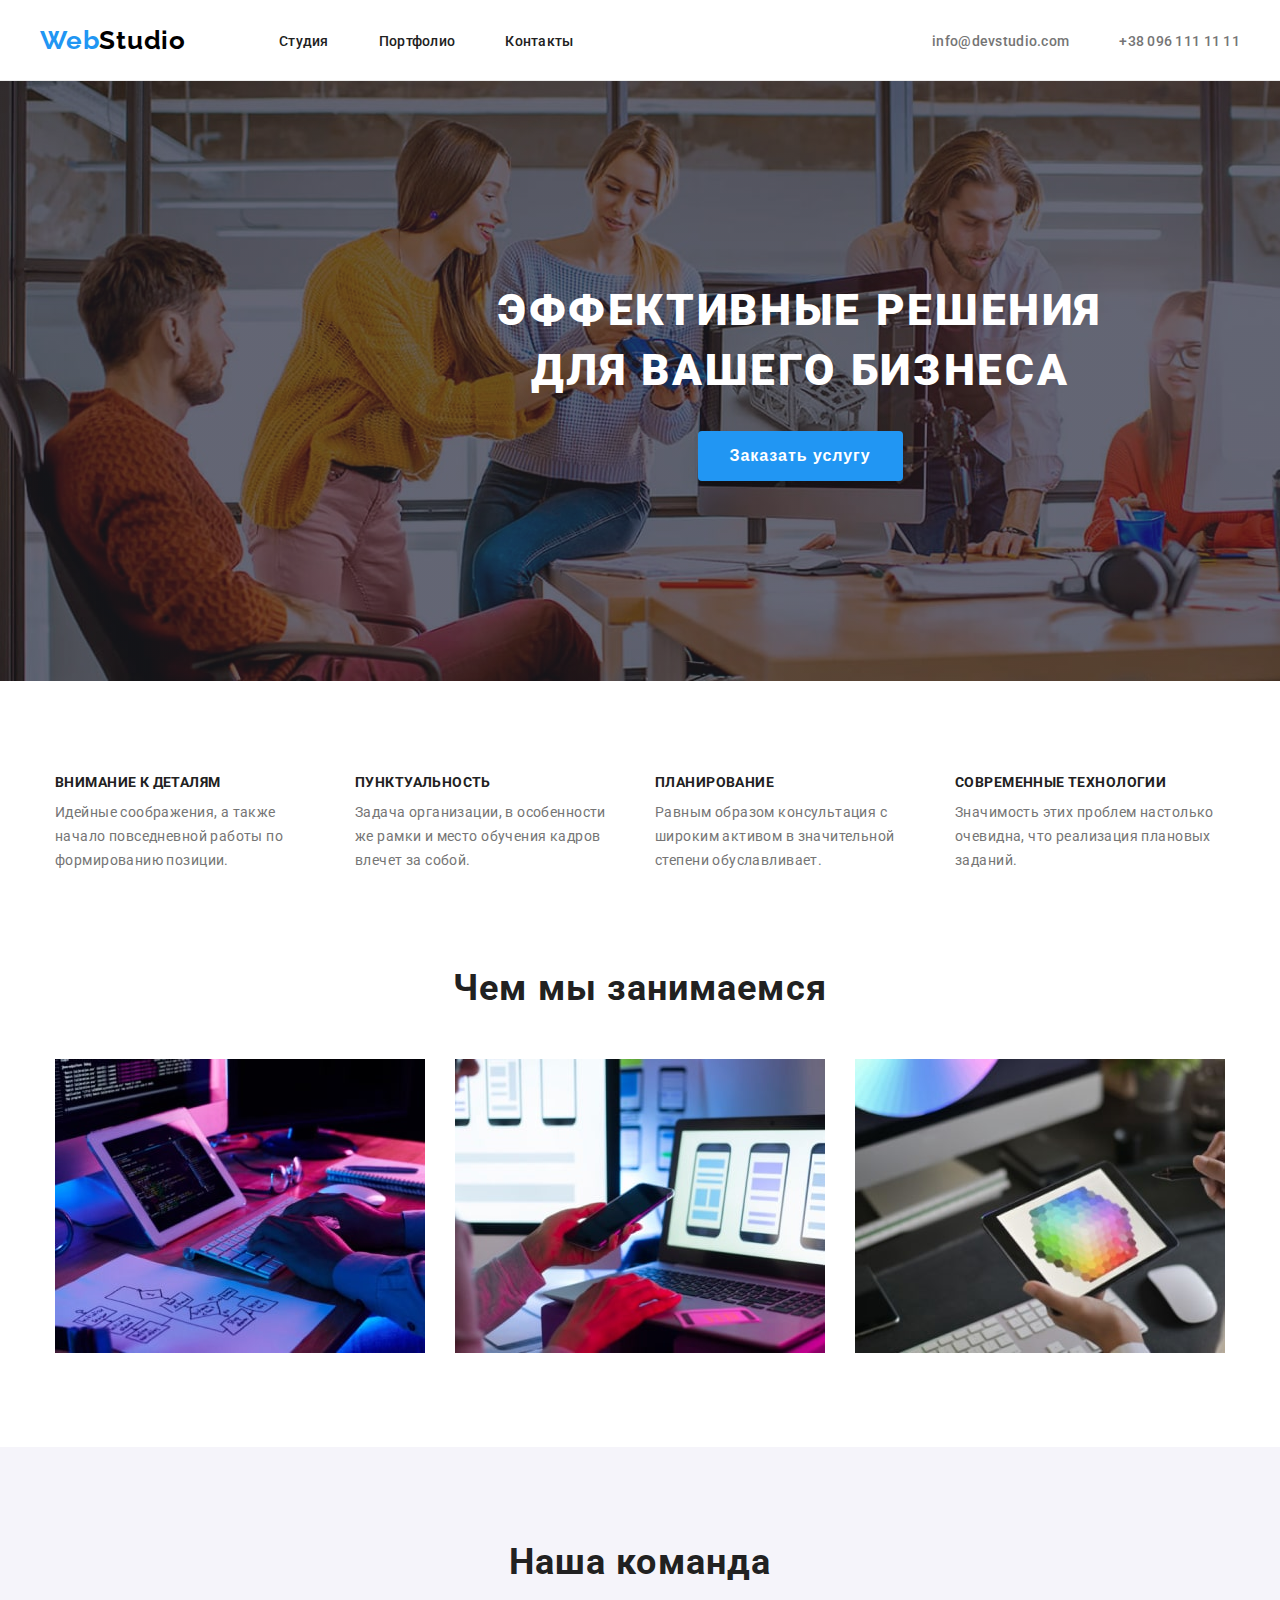
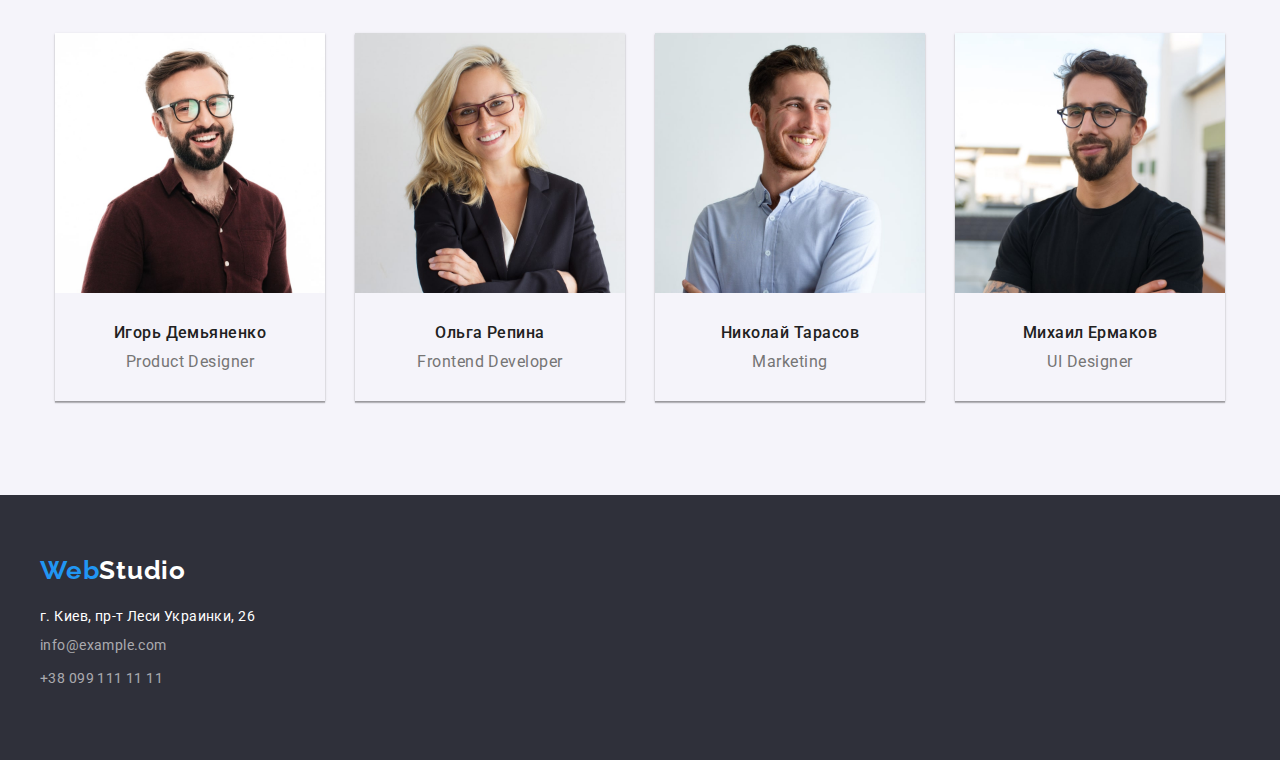
==== index.html @ 1a013586 "svg" ====
<!DOCTYPE html>
<html lang="en">
      <head>
            <meta charset="UTF-8">
            <meta http-equiv="X-UA-Compatible" content="IE=edge">
            <meta name="viewport" content="width=device-width, initial-scale=1.0">
            <title>WebStudio</title>
            <link rel="preconnect" href="https://fonts.googleapis.com">
            <link rel="preconnect" href="https://fonts.gstatic.com" crossorigin>
            <link href="https://fonts.googleapis.com/css2?family=Raleway:wght@700&family=Roboto:wght@400;500;700;900&display=swap"
                  rel="stylesheet">

                  <link rel="stylesheet" href="https://cdnjs.cloudflare.com/ajax/libs/modern-normalize/1.1.0/modern-normalize.min.css"
                        integrity="sha512-wpPYUAdjBVSE4KJnH1VR1HeZfpl1ub8YT/NKx4PuQ5NmX2tKuGu6U/JRp5y+Y8XG2tV+wKQpNHVUX03MfMFn9Q=="
                        crossorigin="anonymous" referrerpolicy="no-referrer" />


            <link rel="stylesheet" href="./css/styles.css">
      </head>

      <body class="body">
            <!-- Верхняя линия-->
            <header class="header">
                  <div class="container header-container">
                        <nav class="header-navigation">
                              <a class="link mainlogo" href="">Web<span class="mainlogo-second">Studio</span></a>
                  
                              <!-- Навигация -->
                              <ul class="list header-list">
                                    <li class="header-item "><a class="link header-link" href="./index.html">Студия</a></li>
                                    <li class="header-item "><a class="link header-link" href="./portfolio.html">Портфолио</a></li>
                                    <li class="header-item "><a class="link header-link" href="">Контакты</a></li>
                              </ul>
                        </nav>
                        <!-- Контакты -->
                        <ul class="list contacts-list">
                              <li class="contact-item">
                                    <a class="link contact-link" href="mailto:info@devstudio.com">info@devstudio.com 
                                          <!-- <svg class="icon-mail">
                                                <use href=""></use>
                                          </svg> -->
                                    </a>
                                    
                              </li>
                              <li class="contact-item">
                                    <a class="link contact-link" href="">+38 096 111 11 11</a>
                              </li>
                        </ul>
                  </div>
            </header>


            <main>
                               
                        <!-- Шапка --> 
                        <section class="hero-section">
                              <h1 class="hero-title">Эффективные решения <br> для вашего бизнеса</h1>
                              <button class="hero-button" type="button">Заказать услугу</button>
                        </section>
                        
                        <!-- Особенности -->
                        <section class="section-a">
                              <div class="container">
                                    <ul class="list section-a-list">
                                          <li class="section-a-item">
                                                <div class="section-a-card">
                                                      <h3 class="section-a-title">Внимание к деталям</h3>
                                                      <p class="section-a-text">Идейные соображения, а также начало повседневной работы по формированию позиции.</p>
                                                </div>
                                          </li>
                                          <li class="section-a-item">
                                                <div class="section-a-card">
                                                <h3 class="section-a-title">Пунктуальность</h3>
                                                <p class="section-a-text">Задача организации, в особенности же рамки и место обучения кадров влечет за собой.</p>
                                                </div>
                                          </li>
                                          <li class="section-a-item">
                                                <div class="section-a-card">
                                                <h3 class="section-a-title">Планирование</h3>
                                                <p class="section-a-text">Равным образом консультация с широким активом в значительной степени обуславливает.</p>
                                                </div>
                                          </li>
                                          <li class="section-a-item">
                                                <div class="section-a-card">
                                                <h3 class="section-a-title">Современные технологии</h3>
                                                <p class="section-a-text">Значимость этих проблем настолько очевидна, что реализация плановых заданий.</p>
                                                </div>
                                          </li>
                                    </ul>
                              </div>
                        </section>
                        
                        
                        <!-- Чем мы занимаемся -->
                        <section class="section-b">
                              <div class="container">
                                    <h2 class="section-b-title">Чем мы занимаемся</h2>
                                    <ul class="list section-b-list">
                                                <li class="section-b-item">
                                                      <img src="./img/img1.jpg" alt="Чем мы занимаемся" width="370" height="294">
                                                </li>
                                                <li class="section-b-item">
                                                      <img src="./img/img2.jpg" alt="Чем мы занимаемся" width="370" height="294">
                                                </li>
                                                <li class="section-b-item">
                                                      <img src="./img/img3.jpg" alt="Чем мы занимаемся" width="370" height="294">
                                                </li>
                                    </ul>
                              </div>
                        </section>

                        <!-- Наша команда -->
                        <section class="section-c">
                              <div class="container">
                                    <h2 class="section-c-main-title">Наша команда</h2>
                                    <ul class="list section-c-list">
                                          <li class="section-c-item">
                                                <img src="./img/team1.jpg" alt="наша команда" width="270" height="260">
                                                <div class="section-c-container">
                                                      <h3 class="section-c-title">Игорь Демьяненко</h3>
                                                      <p class="section-c-text">Product Designer</p>
                                                </div>
                                          </li>
                                          <li class="section-c-item">
                                                <img src="./img/team2.jpg" alt="наша команда" width="270" height="260">
                                                <div class="section-c-container">
                                                      <h3 class="section-c-title">Ольга Репина</h3>
                                                      <p class="section-c-text">Frontend Developer</p>
                                                </div>
                                          </li>
                                          <li class="section-c-item">
                                                <img src="./img/team3.jpg" alt="наша команда" width="270" height="260">
                                                <div class="section-c-container">
                                                      <h3 class="section-c-title">Николай Тарасов</h3>
                                                      <p class="section-c-text">Marketing</p>
                                                </div>
                                          </li>
                                          <li class="section-c-item">
                                                <img src="./img/team4.jpg" alt="наша команда" width="270" height="260">
                                                <div class="section-c-container">
                                                      <h3 class="section-c-title">Михаил Ермаков</h3>
                                                      <p class="section-c-text">UI Designer</p>
                                                </div>
                                          </li>
                                    </ul>
                              </div>
                        </section>
                 
            </main>

            <!-- Подвал -->
            <footer class="footer">
                  <div class="container">
                        <address class="addres">
                              <a class="link mainlogo" href="">Web<span class="mainlogo-third">Studio</span></a>
                              <ul class="list addres-list">
                                    <li class="address-item"><a class="link addres-link-1" href="https://goo.gl/maps/SievRyqMkTLKLwNH8">г. Киев, пр-т Леси Украинки, 26</a></li>
                                    <li class="address-item"><a class="link addres-link-2" href="milto:info@example.com">info@example.com</a></li>
                                    <li class="address-item"><a class="link addres-link-2" href="tel:+380991111111">+38 099 111 11 11</a></li>
                              </ul>
                        </address>
                  </div>
            </footer>
      </body>
</html>
---- css/styles.css ----
:root {
  --main-logo-color: #2196f3;
  --second-logo-color: #000000;
  --thirdlogo-color: #ffffff;
  --header-text-color-first: #212121;
  --header-text-color-second: #757575;
  --header-text-color-third: #2196f3;
  --main-text-color: #212121;
  --second-text-color: #757575;
  --third-text-color: #ffffff;
  --footer-color-contact1: #ffffff;
  --footer-color-contact2: rgba(255, 255, 255, 0.6);
  --main-btn-color: #f5f4fa;
  --second-btn-color: #2196f3;
  --third-btn-color: #188ce8;
  --background-color: #2f303a;
}

img {
  display: block;
}

p,
h1,
h2,
h3,
h4,
h5,
h6 {
  margin: 0;
}

ul {
  margin: 0;
  padding: 0;
  list-style-type: none;
}

.list {
  list-style: none;
}

.link {
  text-decoration: none;
}

button {
  cursor: pointer;
}

body {
  font-family: 'Roboto', sans-serif;
  color: var(--main-text-color);
  margin: auto;
}

.container {
  width: 1200px;
  padding-right: 15px;
  padding-left: 15px;
  margin: 0 auto;
}

/*------------------ header------------------- */
.header {
  display: flex;
  background-color: #ffffff;
  height: 80px;
  border-bottom: 1px solid #ececec;
}

.header-container {
  display: flex;
  align-items: center;
  justify-content: center;
}

.header-navigation {
  display: flex;
  align-items: center;
}

.mainlogo {
  font-family: Raleway;
  font-weight: 700;
  font-size: 26px;
  line-height: 1.19;
  letter-spacing: 0.03em;
  color: var(--main-logo-color);
}

.mainlogo-second {
  font-family: Raleway;
  font-weight: 700;
  font-size: 26px;
  line-height: 1.19;
  letter-spacing: 0.03em;
  color: var(--second-logo-color);
}

.mainlogo-third {
  font-family: Raleway;
  font-weight: 700;
  font-size: 26px;
  line-height: 1.19;
  letter-spacing: 0.03em;
  color: var(--thirdlogo-color);
}

.header-list {
  display: flex;
  padding-left: 93px;
}

.header-item:not(:last-child) {
  padding-right: 50px;
}

.header-link {
  font-weight: 500;
  font-size: 14px;
  line-height: 1.14;
  letter-spacing: 0.02em;
  color: var(--header-text-color-first);
}

.header-link:hover {
  color: var(--header-text-color-third);
}

.contacts-list {
  display: flex;
  align-items: center;
  margin-left: auto;
}

.contact-item:not(:last-child) {
  padding-right: 50px;
}

.contact-link {
  font-weight: 500;
  font-size: 14px;
  line-height: 1.14;
  letter-spacing: 0.02em;
  color: var(--header-text-color-second);
}

.contact-link:hover {
  color: var(--header-text-color-third);
}
/*------------------ header------------------- */

/*------------------ main------------------- */
.main {
  background-color: #ffffff;
}
/* index.html */
.hero-section {
  display: flex;
  flex-direction: column;
  justify-content: center;
  align-items: center;
  background-color: var(--background-color);
  background-image: linear-gradient(rgba(47, 48, 58, 0.4), rgba(47, 48, 58, 0.4)),
    url(../img/banner.jpg);
  background-repeat: no-repeat;
  background-position: center;
  height: 600px;
  width: 1600px;
  margin: 0 auto;
}
.hero-title {
  font-weight: 900;
  font-size: 44px;
  line-height: 1.36;
  text-align: center;
  letter-spacing: 0.06em;
  text-transform: uppercase;
  color: var(--third-text-color);
  margin-bottom: 30px;
}

.hero-button {
  font-weight: 700;
  font-size: 16px;
  line-height: 1.87;
  letter-spacing: 0.06em;
  color: var(--third-text-color);
  background-color: var(--second-btn-color);
  cursor: pointer;
  border-radius: 4px;
  border: none;
  font-size: 16px;
  padding: 10px 32px;
  box-shadow: 0px 4px 4px rgba(0, 0, 0, 0.15);
}
.hero-button:hover {
  background-color: var(--third-btn-color);
}

.section-a {
  display: flex;
  padding-top: 94px;
  padding-bottom: 94px;
}

.section-a-list {
  display: flex;
  justify-content: center;
  /* height: 101px; */
}

.section-a-item:not(:last-child) {
  padding-right: 30px;
}

.section-a-card {
  width: 270px;
  /* height: 110px; */
}

.section-a-title {
  font-weight: 700;
  font-size: 14px;
  line-height: 1.14;
  letter-spacing: 0.03em;
  text-transform: uppercase;
  color: var(--main-text-color);
  padding-bottom: 10px;
}

.section-a-text {
  font-weight: 400;
  font-size: 14px;
  line-height: 1.71;
  letter-spacing: 0.03em;
  color: var(--second-text-color);
}

.section-b-title {
  font-weight: 700;
  font-size: 36px;
  line-height: 1.17;
  text-align: center;
  letter-spacing: 0.03em;
  color: var(--main-text-color);
  margin-bottom: 50px;
}

.section-b {
  padding-bottom: 94px;
}

.section-b-list {
  display: flex;
  justify-content: center;
}

.section-b-item:not(:last-child) {
  padding-right: 30px;
}

.section-c {
  background-color: #f5f4fa;
  padding-bottom: 94px;
  padding-top: 94px;
}

.section-c-list {
  display: flex;
  flex-wrap: wrap;
  justify-content: center;
  margin-left: -30px;
}

.section-c-item {
  background-color: var(--white-color);
  box-shadow: 0px 1px 3px rgba(0, 0, 0, 0.12), 0px 1px 1px rgba(0, 0, 0, 0.14),
    0px 2px 1px rgba(0, 0, 0, 0.2);
  margin-left: 30px;
}

.section-c-main-title {
  font-weight: 700;
  font-size: 36px;
  line-height: 1.17;
  text-align: center;
  letter-spacing: 0.03em;
  color: var(--main-text-color);
  margin-bottom: 50px;
}

.section-c-container {
  padding-top: 30px;
  padding-bottom: 30px;
}

.section-c-title {
  font-weight: 500;
  font-size: 16px;
  line-height: 1.19;
  text-align: center;
  letter-spacing: 0.03em;
  color: var(--main-text-color);
  padding-bottom: 10px;
}

.section-c-text {
  font-weight: 400;
  font-size: 16px;
  line-height: 1.19;
  text-align: center;
  letter-spacing: 0.03em;
  color: var(--second-text-color);
}
/* index.html */

/*----------------- portfolio------------------ */
.main-section {
  padding-top: 94px;
  padding-bottom: 94px;
}

.button-section-item {
  display: inline;
}

.button-section-list {
  display: flex;
  justify-content: center;
  margin-bottom: 50px;
}

.button-section-item:not(:last-child) {
  padding-right: 8px;
}

.button-section-btn {
  font-family: Roboto;
  font-weight: 500;
  font-size: 16px;
  line-height: 1.62;
  text-align: center;
  letter-spacing: 0.03em;
  color: var(--main-text-color);
  background-color: var(--main-btn-color);
  cursor: pointer;
  border-radius: 4px;
  border: none;
  padding: 6px 22px;
}
.button-section-btn:hover {
  color: var(--third-text-color);
  background-color: var(--second-btn-color);
  box-shadow: 0px 3px 1px rgba(0, 0, 0, 0.1), 0px 1px 2px rgba(0, 0, 0, 0.08),
    0px 2px 2px rgba(0, 0, 0, 0.12);
}

.main-section-list {
  display: flex;
  flex-wrap: wrap;
  margin-right: -30px;
  margin-bottom: -30px;
}

.main-section-item {
  flex-basis: calc((100% / 3) - 30px);
  margin-right: 30px;
  margin-bottom: 30px;
}

.main-section-card {
  padding: 20px 24px;
  border-bottom: 1px solid #eeeeee;
  border-right: 1px solid #eeeeee;
  border-left: 1px solid #eeeeee;
}

.main-section-title {
  font-weight: 700;
  font-size: 18px;
  line-height: 2;
  letter-spacing: 0.06em;
  color: var(--main-text-color);
  margin-bottom: 4px;
}

.main-section-text {
  font-weight: 400;
  font-size: 16px;
  line-height: 1.87;
  letter-spacing: 0.03em;
  color: var(--second-text-color);
}
/* portfolio */

/*------------------- main---------------------- */

/*-------------------- footer------------------- */
.footer {
  display: flex;
  background-color: var(--background-color);
  padding-top: 60px;
  padding-bottom: 60px;
}
.addres {
  font-style: normal;
}
.addres-link-1 {
  font-weight: 400;
  font-size: 14px;
  line-height: 1.71px;
  letter-spacing: 0.03em;
  color: var(--footer-color-contact1);
}

.addres-list {
  padding-top: 20px;
}

.address-item {
  margin-bottom: 9px;
}

.addres-link-2 {
  font-weight: 400;
  font-size: 14px;
  line-height: 1.71;
  letter-spacing: 0.03em;
  color: var(--footer-color-contact2);
}

.addres-link-1:hover {
  color: var(--header-text-color-third);
}
.addres-link-2:hover {
  color: var(--header-text-color-third);
}
/*------------------ footer------------------- */
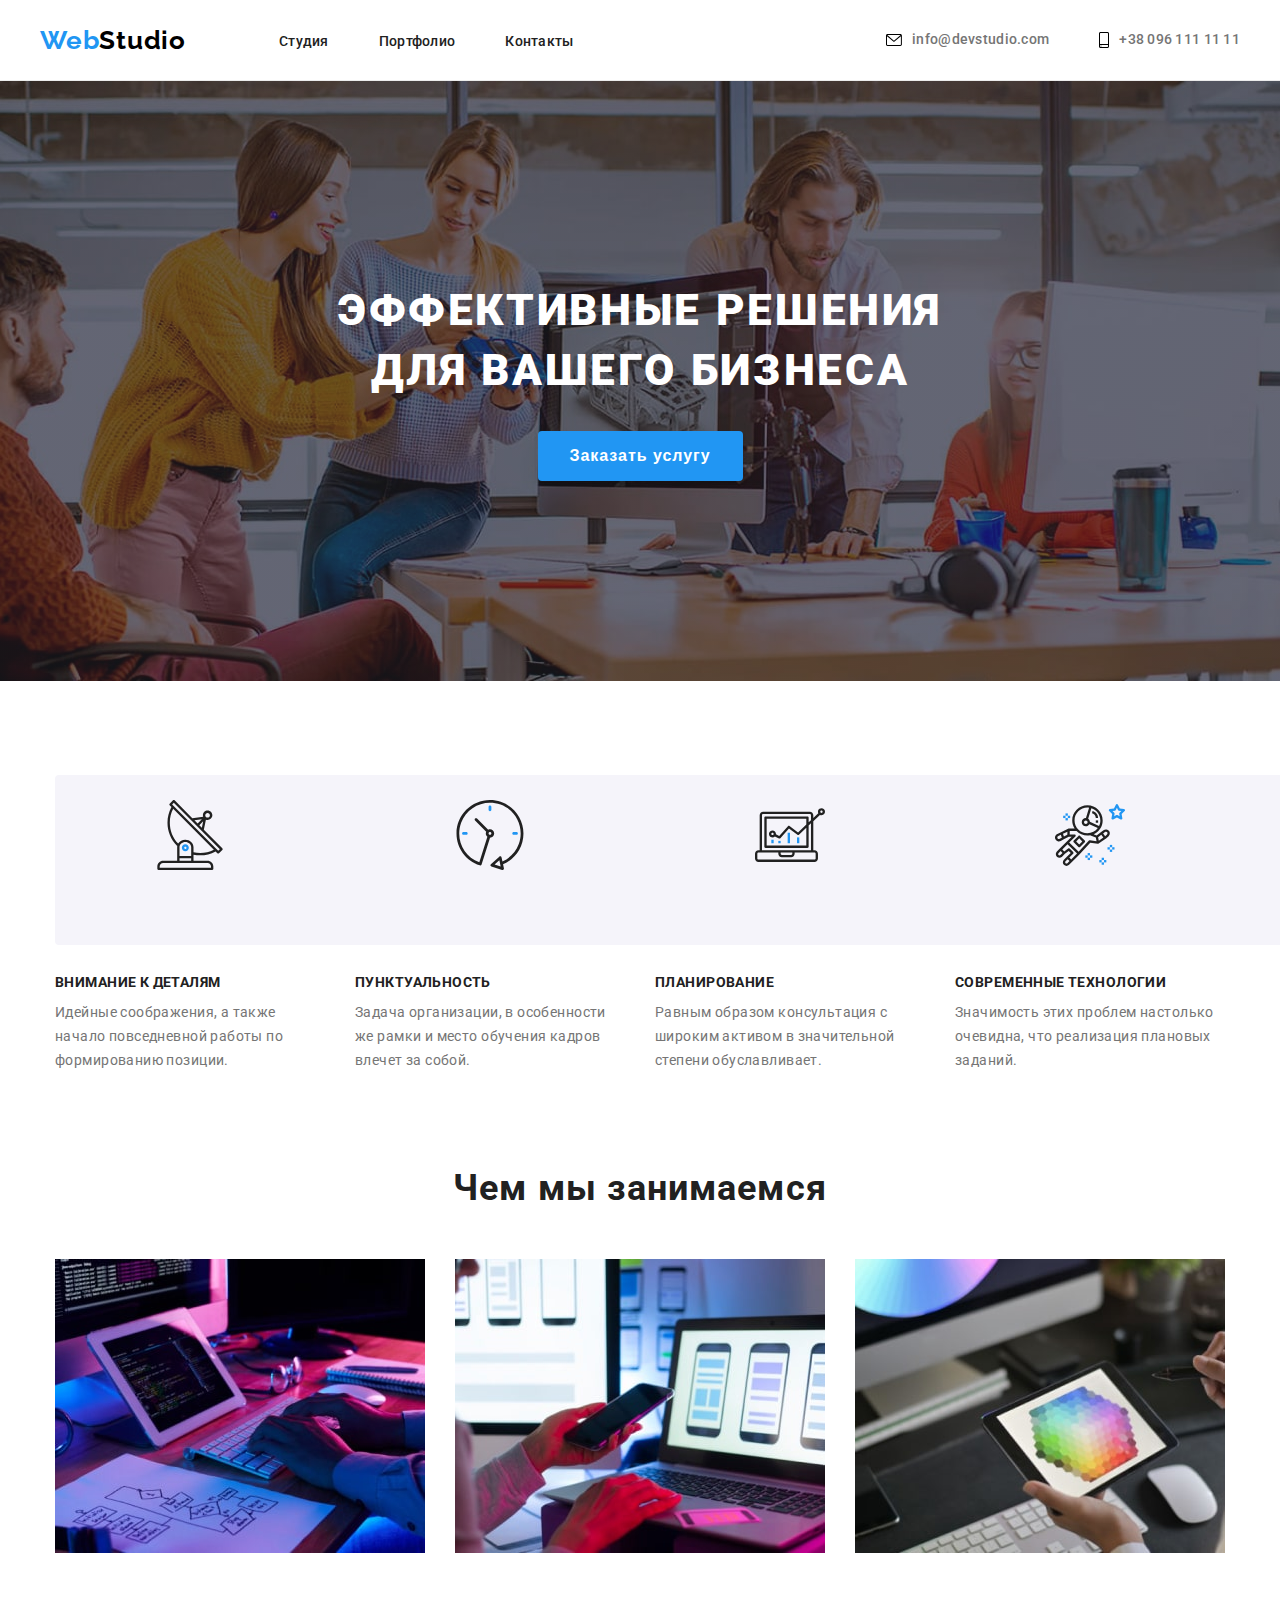
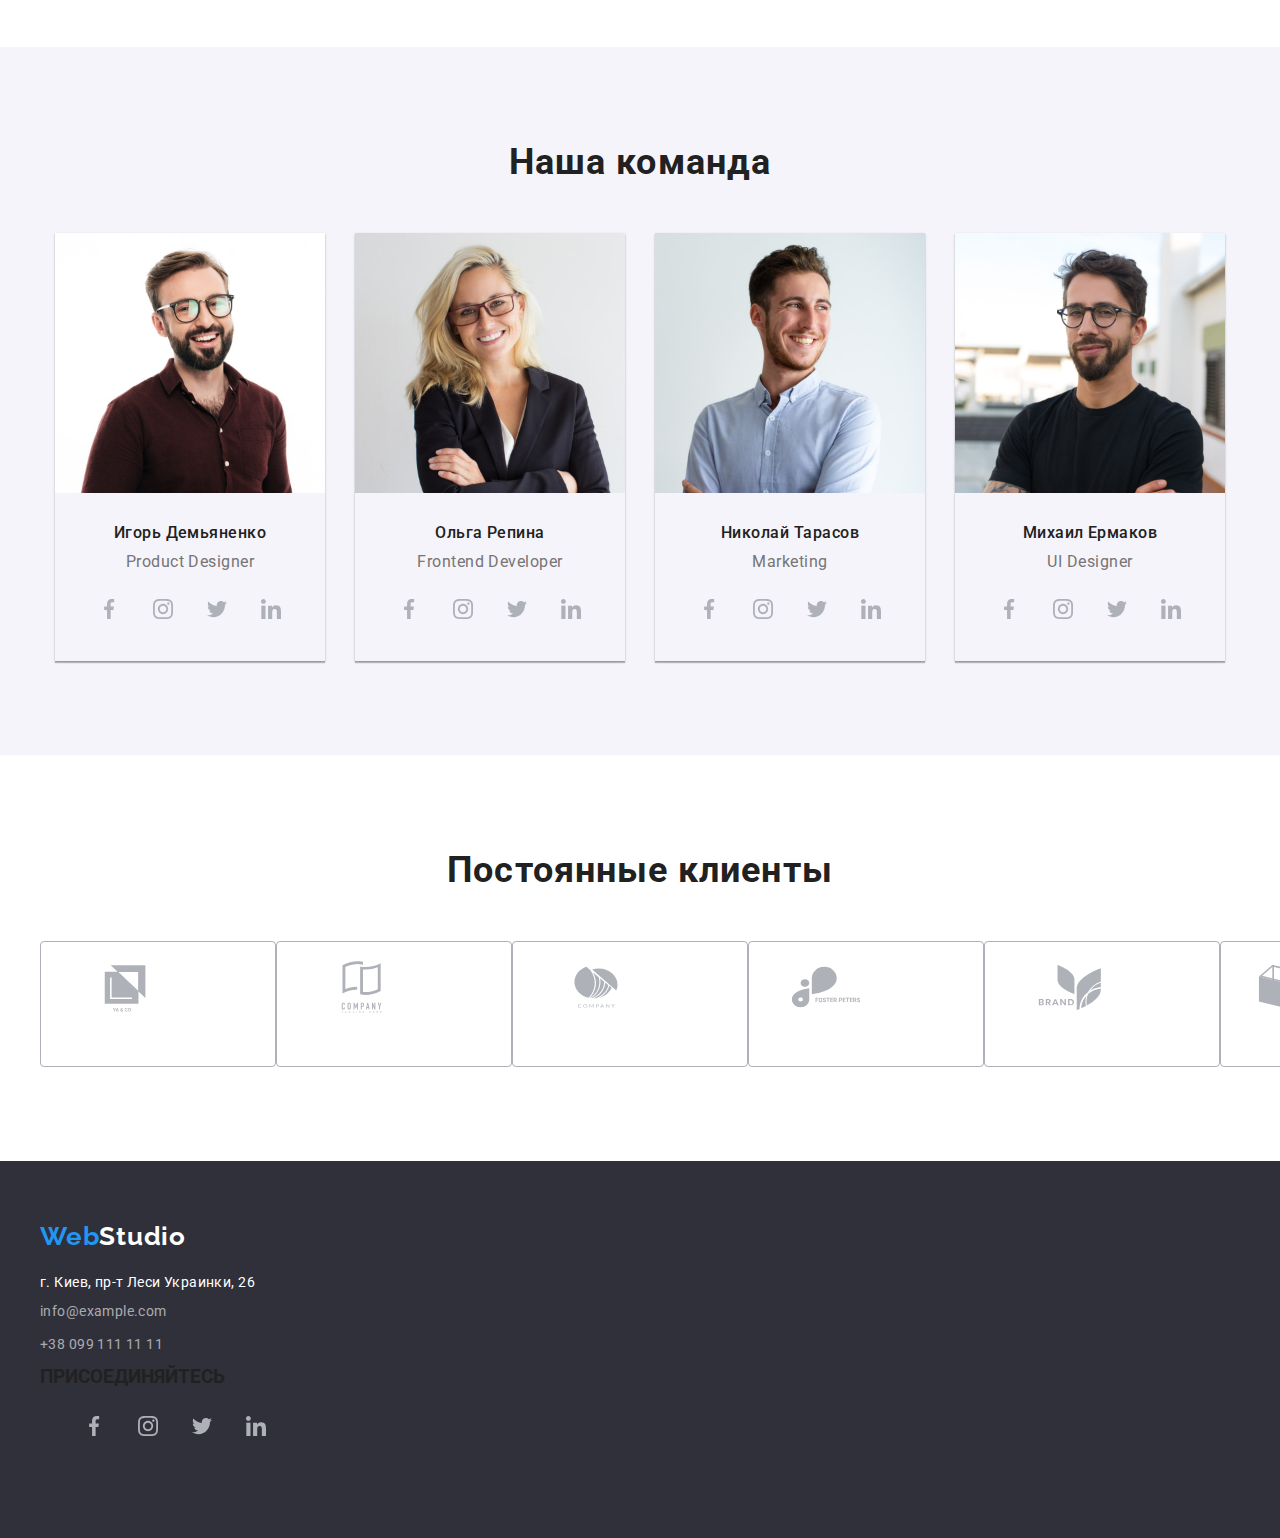
==== commit e2d0f1f6: "aaaaaaaa" ====
--- a/index.html
+++ b/index.html
@@ -35,15 +35,21 @@
                         <!-- Контакты -->
                         <ul class="list contacts-list">
                               <li class="contact-item">
-                                    <a class="link contact-link" href="mailto:info@devstudio.com">info@devstudio.com 
-                                          <!-- <svg class="icon-mail">
-                                                <use href=""></use>
-                                          </svg> -->
+                                    <a class="link contact-link" href="mailto:info@devstudio.com">
+                                          <svg class="icon-mail">
+                                                <use href="../img/symbol.svg#icon-mail"></use>
+                                          </svg>
+                                          info@devstudio.com
                                     </a>
                                     
                               </li>
                               <li class="contact-item">
-                                    <a class="link contact-link" href="">+38 096 111 11 11</a>
+                                    <a class="link contact-link" href="">
+                                          <svg class="icon-smartphone">
+                                                <use href="../img/symbol.svg#icon-smartphone"></use>
+                                          </svg>
+                                          +38 096 111 11 11
+                                    </a>
                               </li>
                         </ul>
                   </div>
@@ -54,8 +60,10 @@
                                
                         <!-- Шапка --> 
                         <section class="hero-section">
-                              <h1 class="hero-title">Эффективные решения <br> для вашего бизнеса</h1>
-                              <button class="hero-button" type="button">Заказать услугу</button>
+                              
+                                    <h1 class="hero-title">Эффективные решения <br> для вашего бизнеса</h1>
+                                    <button class="hero-button" type="button">Заказать услугу</button>
+                              
                         </section>
                         
                         <!-- Особенности -->
@@ -64,24 +72,44 @@
                                     <ul class="list section-a-list">
                                           <li class="section-a-item">
                                                 <div class="section-a-card">
+                                                      <div class="section-a-icon-container">
+                                                            <svg class="section-a-icon">
+                                                                  <use href="../img/symbol.svg#icon-antenna"></use>
+                                                            </svg>
+                                                      </div>
                                                       <h3 class="section-a-title">Внимание к деталям</h3>
                                                       <p class="section-a-text">Идейные соображения, а также начало повседневной работы по формированию позиции.</p>
                                                 </div>
                                           </li>
                                           <li class="section-a-item">
                                                 <div class="section-a-card">
+                                                      <div class="section-a-icon-container">
+                                                            <svg class="section-a-icon">
+                                                                  <use href="../img/symbol.svg#icon-clock"></use>
+                                                            </svg>
+                                                      </div>
                                                 <h3 class="section-a-title">Пунктуальность</h3>
                                                 <p class="section-a-text">Задача организации, в особенности же рамки и место обучения кадров влечет за собой.</p>
                                                 </div>
                                           </li>
                                           <li class="section-a-item">
                                                 <div class="section-a-card">
+                                                      <div class="section-a-icon-container">
+                                                            <svg class="section-a-icon">
+                                                                  <use href="../img/symbol.svg#icon-diagram"></use>
+                                                            </svg>
+                                                      </div>
                                                 <h3 class="section-a-title">Планирование</h3>
                                                 <p class="section-a-text">Равным образом консультация с широким активом в значительной степени обуславливает.</p>
                                                 </div>
                                           </li>
                                           <li class="section-a-item">
                                                 <div class="section-a-card">
+                                                      <div class="section-a-icon-container">
+                                                            <svg class="section-a-icon">
+                                                                  <use href="../img/symbol.svg#icon-astronaut"></use>
+                                                            </svg>
+                                                      </div>
                                                 <h3 class="section-a-title">Современные технологии</h3>
                                                 <p class="section-a-text">Значимость этих проблем настолько очевидна, что реализация плановых заданий.</p>
                                                 </div>
@@ -119,6 +147,38 @@
                                                 <div class="section-c-container">
                                                       <h3 class="section-c-title">Игорь Демьяненко</h3>
                                                       <p class="section-c-text">Product Designer</p>
+                                                      <ul class="social-link-container list">
+                                                            <li class="social-link-list">
+                                                                  <a href="" class="social-link">
+                                                                        <svg class="section-c-social-link">
+                                                                              <use href="../img/symbol.svg#icon-facebook"></use>
+                                                                        </svg>
+                                                                  </a>
+                                                            </li>
+                                                            <li class="social-link-list">
+                                                                  <a href="" class="social-link">
+                                                                        <svg class="section-c-social-link">
+                                                                              <use href="../img/symbol.svg#icon-instagram"></use>
+                                                                        </svg>
+                                                                  </a>
+                                                            </li>
+                                                            <li class="social-link-list">
+                                                                  <a href="" class="social-link">
+                                                                        <svg class="section-c-social-link">
+                                                                              <use href="../img/symbol.svg#icon-twitter"></use>
+                                                                        </svg>
+                                                                  </a>
+                                                            </li>
+                                                            <li class="social-link-list">
+                                                                  <a href="" class="social-link">
+                                                                        <svg class="section-c-social-link">
+                                                                              <use href="../img/symbol.svg#icon-linkedin"></use>
+                                                                        </svg>
+                                                                  </a>
+                                                            </li>
+                                                            
+                                                            
+                                                      </ul>
                                                 </div>
                                           </li>
                                           <li class="section-c-item">
@@ -126,6 +186,38 @@
                                                 <div class="section-c-container">
                                                       <h3 class="section-c-title">Ольга Репина</h3>
                                                       <p class="section-c-text">Frontend Developer</p>
+                                                      <ul class="social-link-container list">
+                                                            <li class="social-link-list">
+                                                                  <a href="" class="social-link">
+                                                                        <svg class="section-c-social-link">
+                                                                              <use href="../img/symbol.svg#icon-facebook"></use>
+                                                                        </svg>
+                                                                  </a>
+                                                            </li>
+                                                            <li class="social-link-list">
+                                                                  <a href="" class="social-link">
+                                                                        <svg class="section-c-social-link">
+                                                                              <use href="../img/symbol.svg#icon-instagram"></use>
+                                                                        </svg>
+                                                                  </a>
+                                                            </li>
+                                                            <li class="social-link-list">
+                                                                  <a href="" class="social-link">
+                                                                        <svg class="section-c-social-link">
+                                                                              <use href="../img/symbol.svg#icon-twitter"></use>
+                                                                        </svg>
+                                                                  </a>
+                                                            </li>
+                                                            <li class="social-link-list">
+                                                                  <a href="" class="social-link">
+                                                                        <svg class="section-c-social-link">
+                                                                              <use href="../img/symbol.svg#icon-linkedin"></use>
+                                                                        </svg>
+                                                                  </a>
+                                                            </li>
+                                                      
+                                                      
+                                                      </ul>
                                                 </div>
                                           </li>
                                           <li class="section-c-item">
@@ -133,6 +225,38 @@
                                                 <div class="section-c-container">
                                                       <h3 class="section-c-title">Николай Тарасов</h3>
                                                       <p class="section-c-text">Marketing</p>
+                                                      <ul class="social-link-container list">
+                                                            <li class="social-link-list">
+                                                                  <a href="" class="social-link">
+                                                                        <svg class="section-c-social-link">
+                                                                              <use href="../img/symbol.svg#icon-facebook"></use>
+                                                                        </svg>
+                                                                  </a>
+                                                            </li>
+                                                            <li class="social-link-list">
+                                                                  <a href="" class="social-link">
+                                                                        <svg class="section-c-social-link">
+                                                                              <use href="../img/symbol.svg#icon-instagram"></use>
+                                                                        </svg>
+                                                                  </a>
+                                                            </li>
+                                                            <li class="social-link-list">
+                                                                  <a href="" class="social-link">
+                                                                        <svg class="section-c-social-link">
+                                                                              <use href="../img/symbol.svg#icon-twitter"></use>
+                                                                        </svg>
+                                                                  </a>
+                                                            </li>
+                                                            <li class="social-link-list">
+                                                                  <a href="" class="social-link">
+                                                                        <svg class="section-c-social-link">
+                                                                              <use href="../img/symbol.svg#icon-linkedin"></use>
+                                                                        </svg>
+                                                                  </a>
+                                                            </li>
+                                                      
+                                                      
+                                                      </ul>
                                                 </div>
                                           </li>
                                           <li class="section-c-item">
@@ -140,8 +264,90 @@
                                                 <div class="section-c-container">
                                                       <h3 class="section-c-title">Михаил Ермаков</h3>
                                                       <p class="section-c-text">UI Designer</p>
-                                                </div>
-                                          </li>
+                                                      <ul class="social-link-container list">
+                                                            <li class="social-link-list">
+                                                                  <a href="" class="social-link">
+                                                                        <svg class="section-c-social-link">
+                                                                              <use href="../img/symbol.svg#icon-facebook"></use>
+                                                                        </svg>
+                                                                  </a>
+                                                            </li>
+                                                            <li class="social-link-list">
+                                                                  <a href="" class="social-link">
+                                                                        <svg class="section-c-social-link">
+                                                                              <use href="../img/symbol.svg#icon-instagram"></use>
+                                                                        </svg>
+                                                                  </a>
+                                                            </li>
+                                                            <li class="social-link-list">
+                                                                  <a href="" class="social-link">
+                                                                        <svg class="section-c-social-link">
+                                                                              <use href="../img/symbol.svg#icon-twitter"></use>
+                                                                        </svg>
+                                                                  </a>
+                                                            </li>
+                                                            <li class="social-link-list">
+                                                                  <a href="" class="social-link">
+                                                                        <svg class="section-c-social-link">
+                                                                              <use href="../img/symbol.svg#icon-linkedin"></use>
+                                                                        </svg>
+                                                                  </a>
+                                                            </li>
+                                                      
+                                                      
+                                                      </ul>
+                                                </div>
+                                          </li>
+                                    </ul>
+                              </div>
+                        </section>
+                        <section class="client-section" >
+                              <div class="container">
+                                    <h2 class="section-c-main-title">Постоянные клиенты</h2>
+                                    <ul class="client-list">
+                                          <li class="client-item">
+                                                <a href="" class="client-link">
+                                                      <svg class="client-icon">
+                                                            <use href="../img/symbol.svg#icon-logo1"></use>
+                                                      </svg>
+                                                </a>
+                                          </li>
+                                          <li class="client-item">
+                                                <a href="" class="client-link">
+                                                      <svg class="client-icon">
+                                                            <use href="../img/symbol.svg#icon-logo2"></use>
+                                                      </svg>
+                                                </a>
+                                          </li>
+                                          <li class="client-item">
+                                                <a href="" class="client-link">
+                                                      <svg class="client-icon">
+                                                            <use href="../img/symbol.svg#icon-logo3"></use>
+                                                      </svg>
+                                                </a>
+                                          </li>
+                                          <li class="client-item">
+                                                <a href="" class="client-link">
+                                                      <svg class="client-icon">
+                                                            <use href="../img/symbol.svg#icon-logo4"></use>
+                                                      </svg>
+                                                </a>
+                                          </li>
+                                          <li class="client-item">
+                                                <a href="" class="client-link">
+                                                      <svg class="client-icon">
+                                                            <use href="../img/symbol.svg#icon-logo5"></use>
+                                                      </svg>
+                                                </a>
+                                          </li>
+                                          <li class="client-item">
+                                                <a href="" class="client-link">
+                                                      <svg class="client-icon">
+                                                            <use href="../img/symbol.svg#icon-logo6"></use>
+                                                      </svg>
+                                                </a>
+                                          </li>
+                                          
                                     </ul>
                               </div>
                         </section>
@@ -152,12 +358,50 @@
             <footer class="footer">
                   <div class="container">
                         <address class="addres">
-                              <a class="link mainlogo" href="">Web<span class="mainlogo-third">Studio</span></a>
-                              <ul class="list addres-list">
-                                    <li class="address-item"><a class="link addres-link-1" href="https://goo.gl/maps/SievRyqMkTLKLwNH8">г. Киев, пр-т Леси Украинки, 26</a></li>
-                                    <li class="address-item"><a class="link addres-link-2" href="milto:info@example.com">info@example.com</a></li>
-                                    <li class="address-item"><a class="link addres-link-2" href="tel:+380991111111">+38 099 111 11 11</a></li>
-                              </ul>
+                              <div class="footer-container">
+                                    <a class="link mainlogo" href="">Web<span class="mainlogo-third">Studio</span></a>
+                                    <ul class="list addres-list">
+                                          <li class="address-item"><a class="link addres-link-1" href="https://goo.gl/maps/SievRyqMkTLKLwNH8">г. Киев, пр-т Леси Украинки, 26</a></li>
+                                          <li class="address-item"><a class="link addres-link-2" href="milto:info@example.com">info@example.com</a></li>
+                                          <li class="address-item"><a class="link addres-link-2" href="tel:+380991111111">+38 099 111 11 11</a></li>
+                                    </ul>
+
+                              </div>
+                              <div class="footer-social">
+                                    <h3>ПРИСОЕДИНЯЙТЕСЬ</h3>
+                                    <ul class="social-link-container list">
+                                          <li class="social-link-list">
+                                                <a href="" class="social-link">
+                                                      <svg class="section-c-social-link">
+                                                            <use href="../img/symbol.svg#icon-facebook"></use>
+                                                      </svg>
+                                                </a>
+                                          </li>
+                                          <li class="social-link-list">
+                                                <a href="" class="social-link">
+                                                      <svg class="section-c-social-link">
+                                                            <use href="../img/symbol.svg#icon-instagram"></use>
+                                                      </svg>
+                                                </a>
+                                          </li>
+                                          <li class="social-link-list">
+                                                <a href="" class="social-link">
+                                                      <svg class="section-c-social-link">
+                                                            <use href="../img/symbol.svg#icon-twitter"></use>
+                                                      </svg>
+                                                </a>
+                                          </li>
+                                          <li class="social-link-list">
+                                                <a href="" class="social-link">
+                                                      <svg class="section-c-social-link">
+                                                            <use href="../img/symbol.svg#icon-linkedin"></use>
+                                                      </svg>
+                                                </a>
+                                          </li>
+                                    
+                                    
+                                    </ul>
+                              </div>
                         </address>
                   </div>
             </footer>
--- a/css/styles.css
+++ b/css/styles.css
@@ -14,6 +14,8 @@
   --second-btn-color: #2196f3;
   --third-btn-color: #188ce8;
   --background-color: #2f303a;
+  --social-link-color: #afb1b8;
+  --social-link-color2: #ffffff;
 }
 
 img {
@@ -139,15 +141,32 @@
 }
 
 .contact-link {
+  display: flex;
   font-weight: 500;
   font-size: 14px;
   line-height: 1.14;
   letter-spacing: 0.02em;
   color: var(--header-text-color-second);
-}
-
-.contact-link:hover {
+  justify-content: center;
+  align-items: center;
+}
+
+.icon-mail {
+  width: 16px;
+  height: 12px;
+  margin-right: 10px;
+}
+
+.icon-smartphone {
+  width: 10px;
+  height: 16px;
+  margin-right: 10px;
+}
+
+.contact-link:hover,
+.contact-link:focus {
   color: var(--header-text-color-third);
+  fill: var(--header-text-color-third);
 }
 /*------------------ header------------------- */
 
@@ -167,9 +186,10 @@
   background-repeat: no-repeat;
   background-position: center;
   height: 600px;
-  width: 1600px;
+  max-width: 1600px;
   margin: 0 auto;
 }
+
 .hero-title {
   font-weight: 900;
   font-size: 44px;
@@ -190,6 +210,7 @@
   background-color: var(--second-btn-color);
   cursor: pointer;
   border-radius: 4px;
+
   border: none;
   font-size: 16px;
   padding: 10px 32px;
@@ -220,6 +241,20 @@
   /* height: 110px; */
 }
 
+.section-a-icon-container {
+  display: flex;
+  background: #f5f4fa;
+  width: 270px;
+  height: 120px;
+  border-radius: 4px;
+  padding: 25px 100px;
+}
+
+.section-a-icon {
+  width: 70px;
+  height: 70px;
+}
+
 .section-a-title {
   font-weight: 700;
   font-size: 14px;
@@ -228,6 +263,7 @@
   text-transform: uppercase;
   color: var(--main-text-color);
   padding-bottom: 10px;
+  margin-top: 30px;
 }
 
 .section-a-text {
@@ -293,7 +329,6 @@
 
 .section-c-container {
   padding-top: 30px;
-  padding-bottom: 30px;
 }
 
 .section-c-title {
@@ -313,6 +348,86 @@
   text-align: center;
   letter-spacing: 0.03em;
   color: var(--second-text-color);
+}
+
+.social-link-container {
+  display: flex;
+  flex-direction: row;
+  justify-content: space-between;
+  align-items: center;
+  width: 206px;
+  height: 44px;
+  margin: 16px 32px 30px;
+  /* border: 1px solid #2196f3; */
+}
+
+.social-link-list {
+  width: 44px;
+  height: 44px;
+}
+
+.social-link {
+  width: 100%;
+  height: 100%;
+  border-radius: 50%;
+  display: flex;
+  justify-content: center;
+  align-items: center;
+  /* background-color: #188ce8; */
+}
+
+.social-link:focus,
+.social-link:hover {
+  background-color: #188ce8;
+}
+
+.section-c-social-link {
+  width: 20px;
+  height: 20px;
+  fill: var(--social-link-color);
+}
+
+.client-section {
+  padding-top: 94px;
+  padding-bottom: 94px;
+}
+
+.client-list {
+  display: flex;
+}
+
+.client-list {
+  display: flex;
+  justify-content: space-between;
+}
+
+.client-item {
+}
+
+.client-link {
+  display: flex;
+  width: 170px;
+  height: 92px;
+  padding: 16px 32px;
+  border-radius: 4px;
+  border: 1px solid;
+  color: var(--social-link-color);
+}
+.client-icon {
+  width: 106px;
+  height: 60px;
+  fill: var(--social-link-color);
+}
+
+.client-link:hover,
+.client-link:focus {
+  color: var(--second-btn-color);
+}
+
+.client-item:hover .client-icon,
+.client-item:focus .client-icon {
+  color: var(--second-btn-color);
+  fill: var(--second-btn-color);
 }
 /* index.html */
 
@@ -437,4 +552,7 @@
 .addres-link-2:hover {
   color: var(--header-text-color-third);
 }
+
+.footer-container {
+}
 /*------------------ footer------------------- */
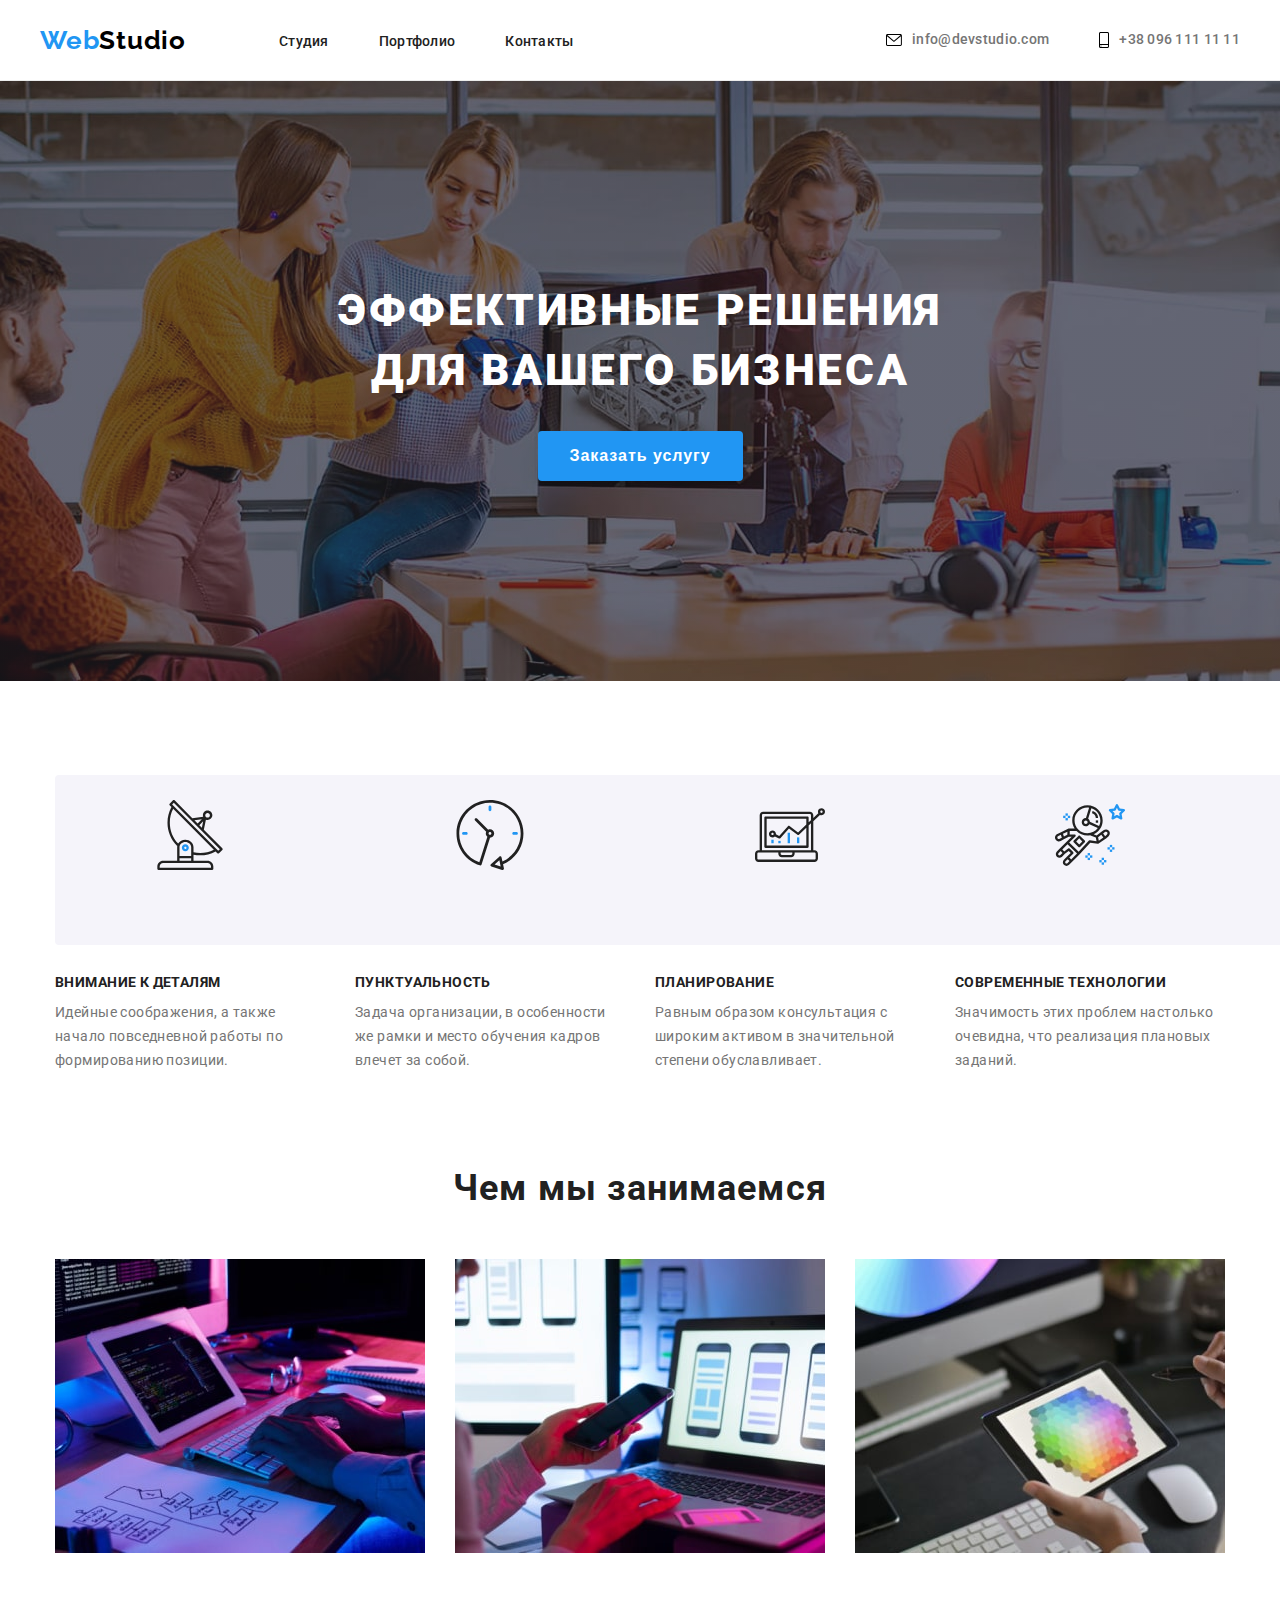
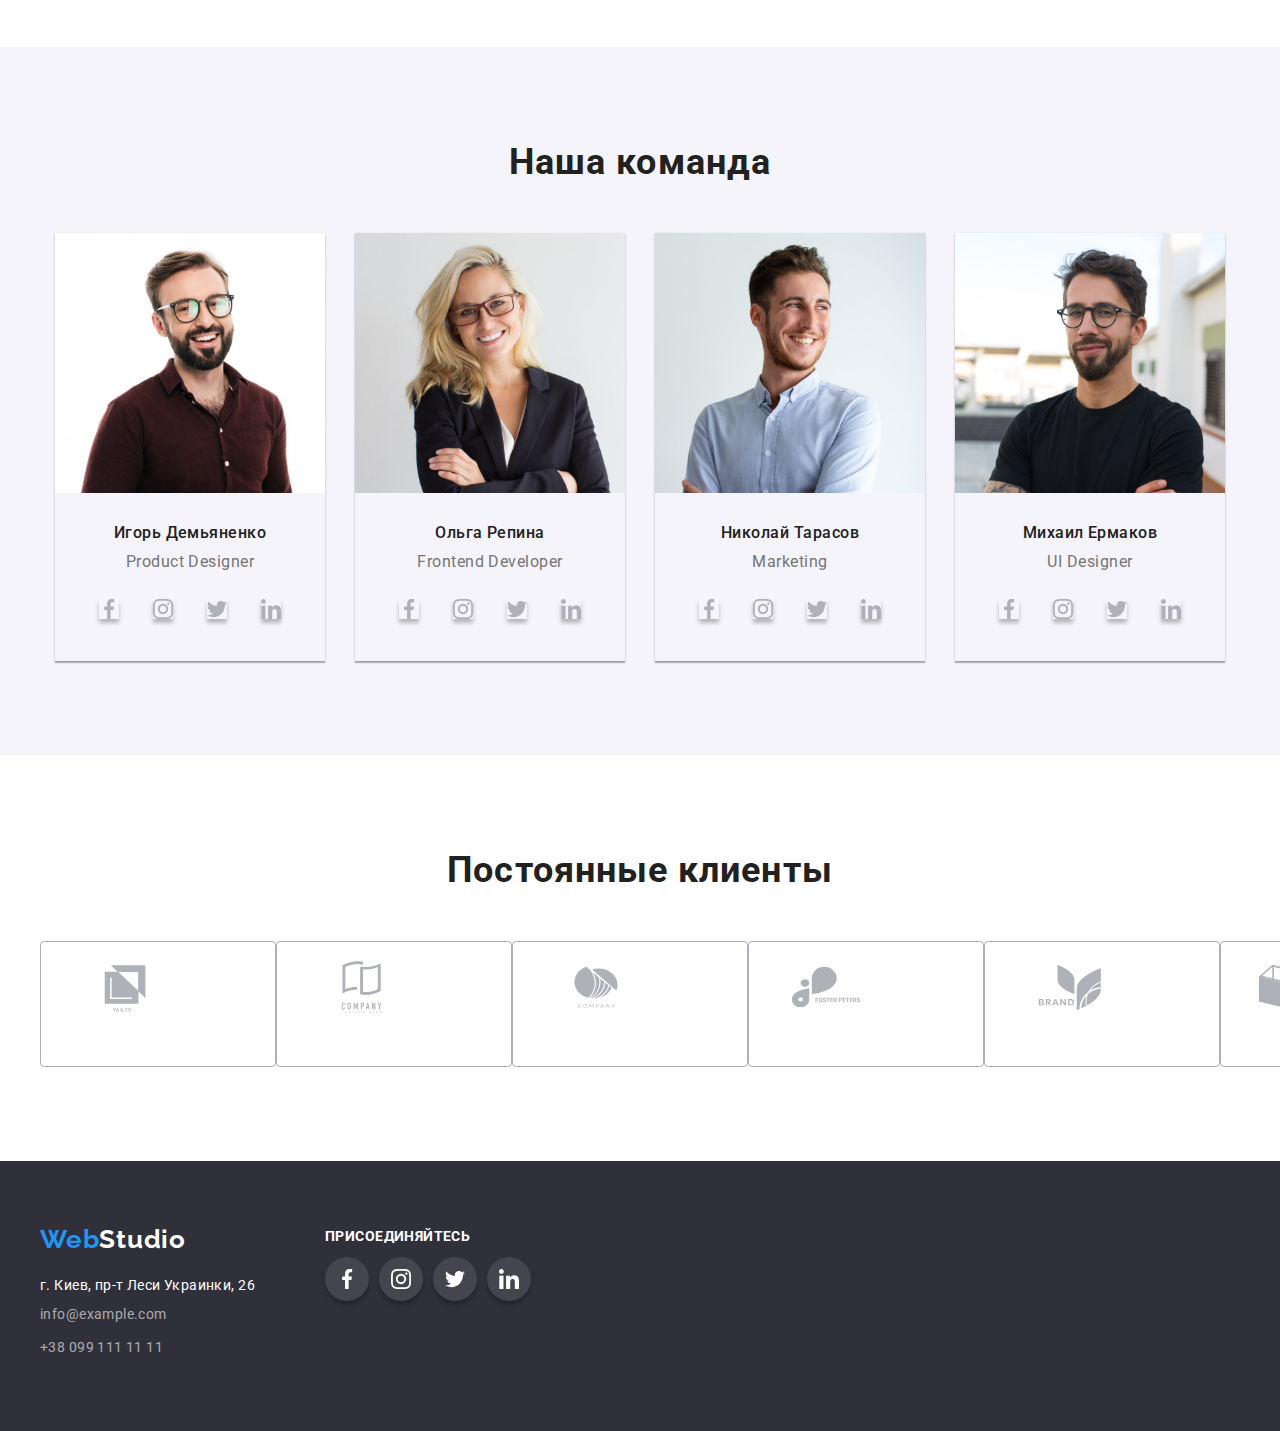
==== commit 88a4e586: "shadows" ====
--- a/index.html
+++ b/index.html
@@ -368,32 +368,32 @@
 
                               </div>
                               <div class="footer-social">
-                                    <h3>ПРИСОЕДИНЯЙТЕСЬ</h3>
-                                    <ul class="social-link-container list">
-                                          <li class="social-link-list">
-                                                <a href="" class="social-link">
-                                                      <svg class="section-c-social-link">
+                                    <h3 class="footer-text">ПРИСОЕДИНЯЙТЕСЬ</h3>
+                                    <ul class="footer-link-container list">
+                                          <li class="footer-link-list">
+                                                <a href="" class="footer-link">
+                                                      <svg class="footer-social-link">
                                                             <use href="../img/symbol.svg#icon-facebook"></use>
                                                       </svg>
                                                 </a>
                                           </li>
-                                          <li class="social-link-list">
-                                                <a href="" class="social-link">
-                                                      <svg class="section-c-social-link">
+                                          <li class="footer-link-list">
+                                                <a href="" class="footer-link">
+                                                      <svg class="footer-social-link">
                                                             <use href="../img/symbol.svg#icon-instagram"></use>
                                                       </svg>
                                                 </a>
                                           </li>
-                                          <li class="social-link-list">
-                                                <a href="" class="social-link">
-                                                      <svg class="section-c-social-link">
+                                          <li class="footer-link-list">
+                                                <a href="" class="footer-link">
+                                                      <svg class="footer-social-link">
                                                             <use href="../img/symbol.svg#icon-twitter"></use>
                                                       </svg>
                                                 </a>
                                           </li>
-                                          <li class="social-link-list">
-                                                <a href="" class="social-link">
-                                                      <svg class="section-c-social-link">
+                                          <li class="footer-link-list">
+                                                <a href="" class="footer-link">
+                                                      <svg class="footer-social-link">
                                                             <use href="../img/symbol.svg#icon-linkedin"></use>
                                                       </svg>
                                                 </a>
--- a/css/styles.css
+++ b/css/styles.css
@@ -16,6 +16,7 @@
   --background-color: #2f303a;
   --social-link-color: #afb1b8;
   --social-link-color2: #ffffff;
+  --footer-social-link-color: ;
 }
 
 img {
@@ -381,10 +382,16 @@
   background-color: #188ce8;
 }
 
+.social-link:focus .section-c-social-link,
+.social-link:hover .section-c-social-link {
+  fill: var(--third-text-color);
+}
+
 .section-c-social-link {
   width: 20px;
   height: 20px;
   fill: var(--social-link-color);
+  box-shadow: 0px 4px 4px rgba(0, 0, 0, 0.25);
 }
 
 .client-section {
@@ -485,6 +492,15 @@
   margin-bottom: 30px;
 }
 
+.main-section-card-link {
+  display: block;
+}
+
+.main-section-card-link:hover,
+.main-section-card-link:focus {
+  box-shadow: 0px 4px 4px rgba(0, 0, 0, 0.25);
+}
+
 .main-section-card {
   padding: 20px 24px;
   border-bottom: 1px solid #eeeeee;
@@ -519,6 +535,17 @@
   padding-top: 60px;
   padding-bottom: 60px;
 }
+
+.footer-text {
+  font-weight: 700;
+  font-size: 14px;
+  line-height: 1.14px;
+  letter-spacing: 0.03em;
+  text-transform: uppercase;
+  color: #ffffff;
+  margin-bottom: 20px;
+}
+
 .addres {
   font-style: normal;
 }
@@ -553,6 +580,65 @@
   color: var(--header-text-color-third);
 }
 
-.footer-container {
+.addres {
+  display: flex;
+  align-items: center;
+}
+
+.footer-link-container {
+  display: flex;
+}
+
+.footer-social {
+  display: block;
+  margin: 0;
+  padding: 0;
+  padding-top: 15px;
+  padding-bottom: 40px;
+
+  margin-left: 70px;
+}
+
+.footer-social-link {
+  width: 20px;
+  height: 20px;
 }
 /*------------------ footer------------------- */
+
+.footer-link-container {
+  display: flex;
+  flex-direction: row;
+  justify-content: space-between;
+  align-items: center;
+  width: 206px;
+  height: 44px;
+  margin: 16px 32px 30px 0px;
+  /* border: 1px solid #2196f3; */
+}
+
+.footer-link-list {
+  width: 44px;
+  height: 44px;
+}
+
+.footer-link {
+  width: 100%;
+  height: 100%;
+  border-radius: 50%;
+  display: flex;
+  justify-content: center;
+  align-items: center;
+  background-color: rgba(255, 255, 255, 0.1);
+  box-shadow: 0px 4px 4px rgba(0, 0, 0, 0.25);
+}
+
+.footer-link:focus,
+.footer-link:hover {
+  background-color: #188ce8;
+}
+
+.footer-social-link {
+  width: 20px;
+  height: 20px;
+  fill: var(--footer-color-contact1);
+}
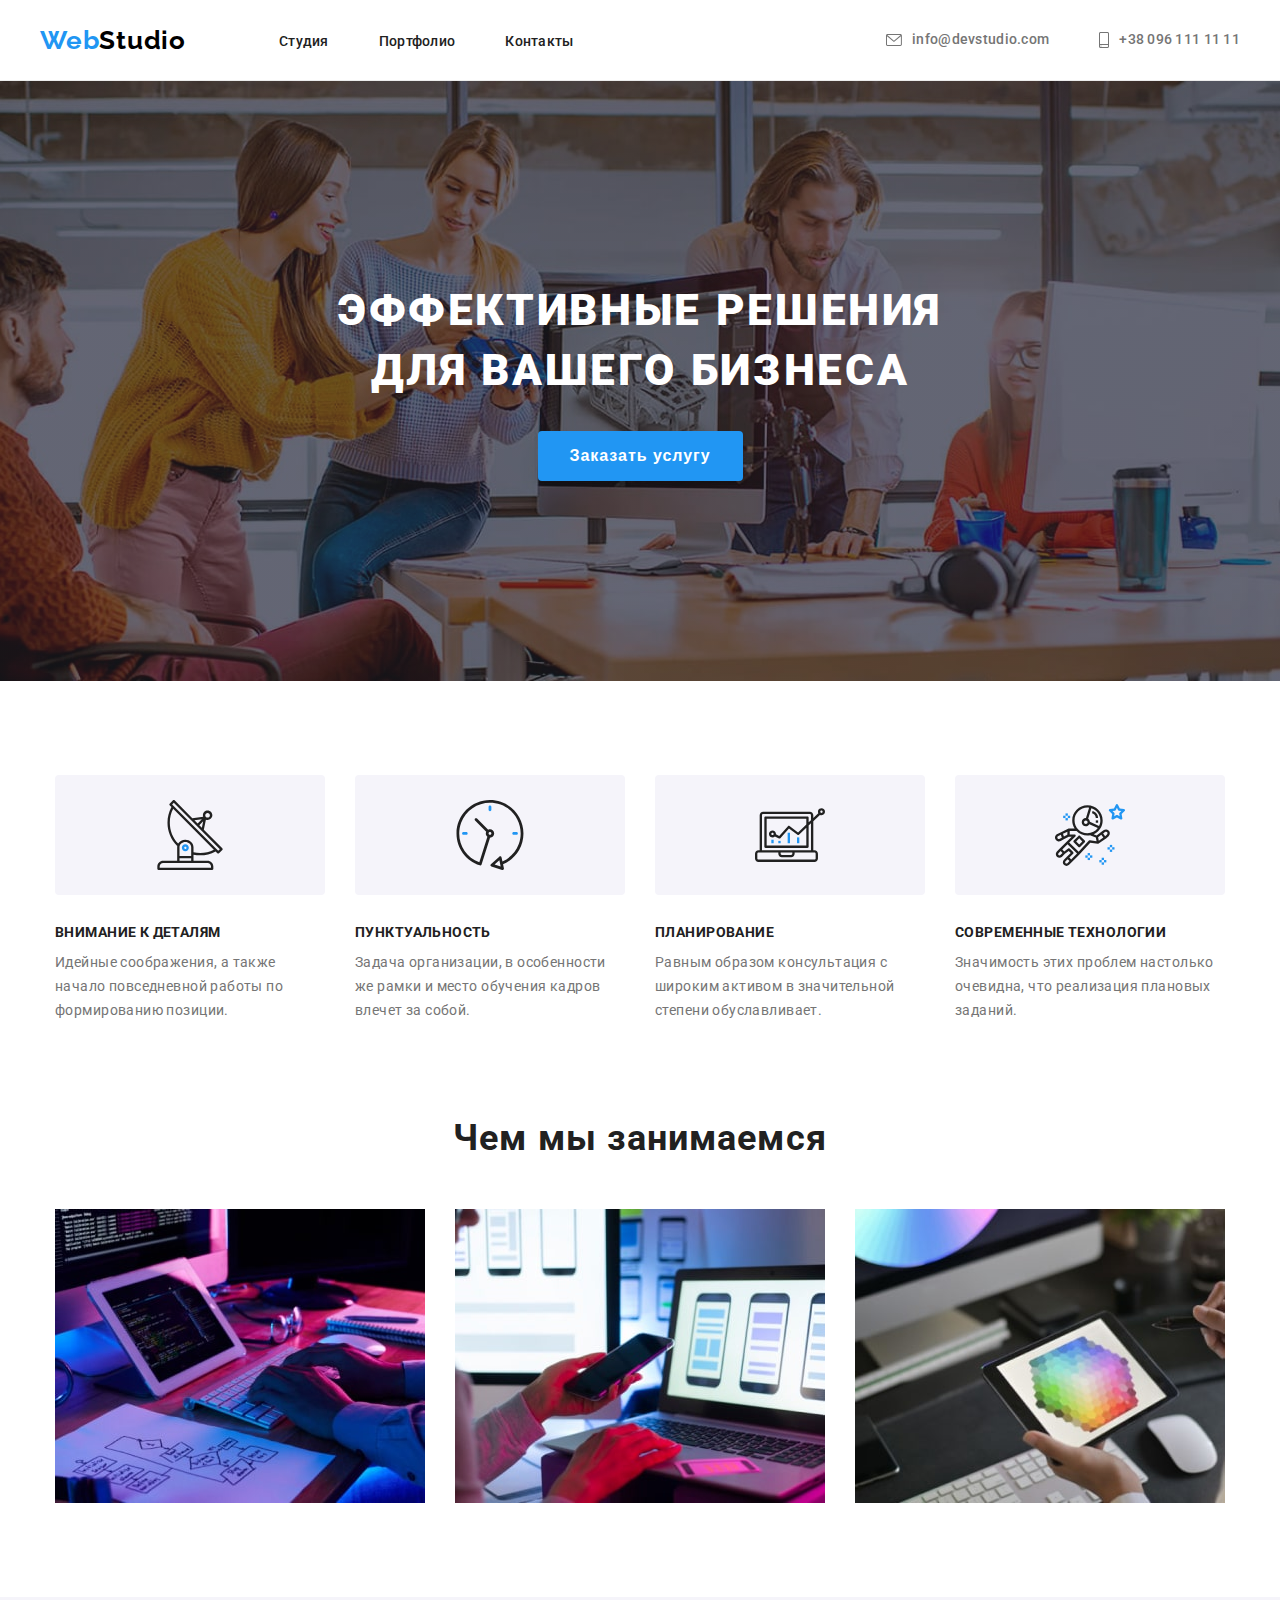
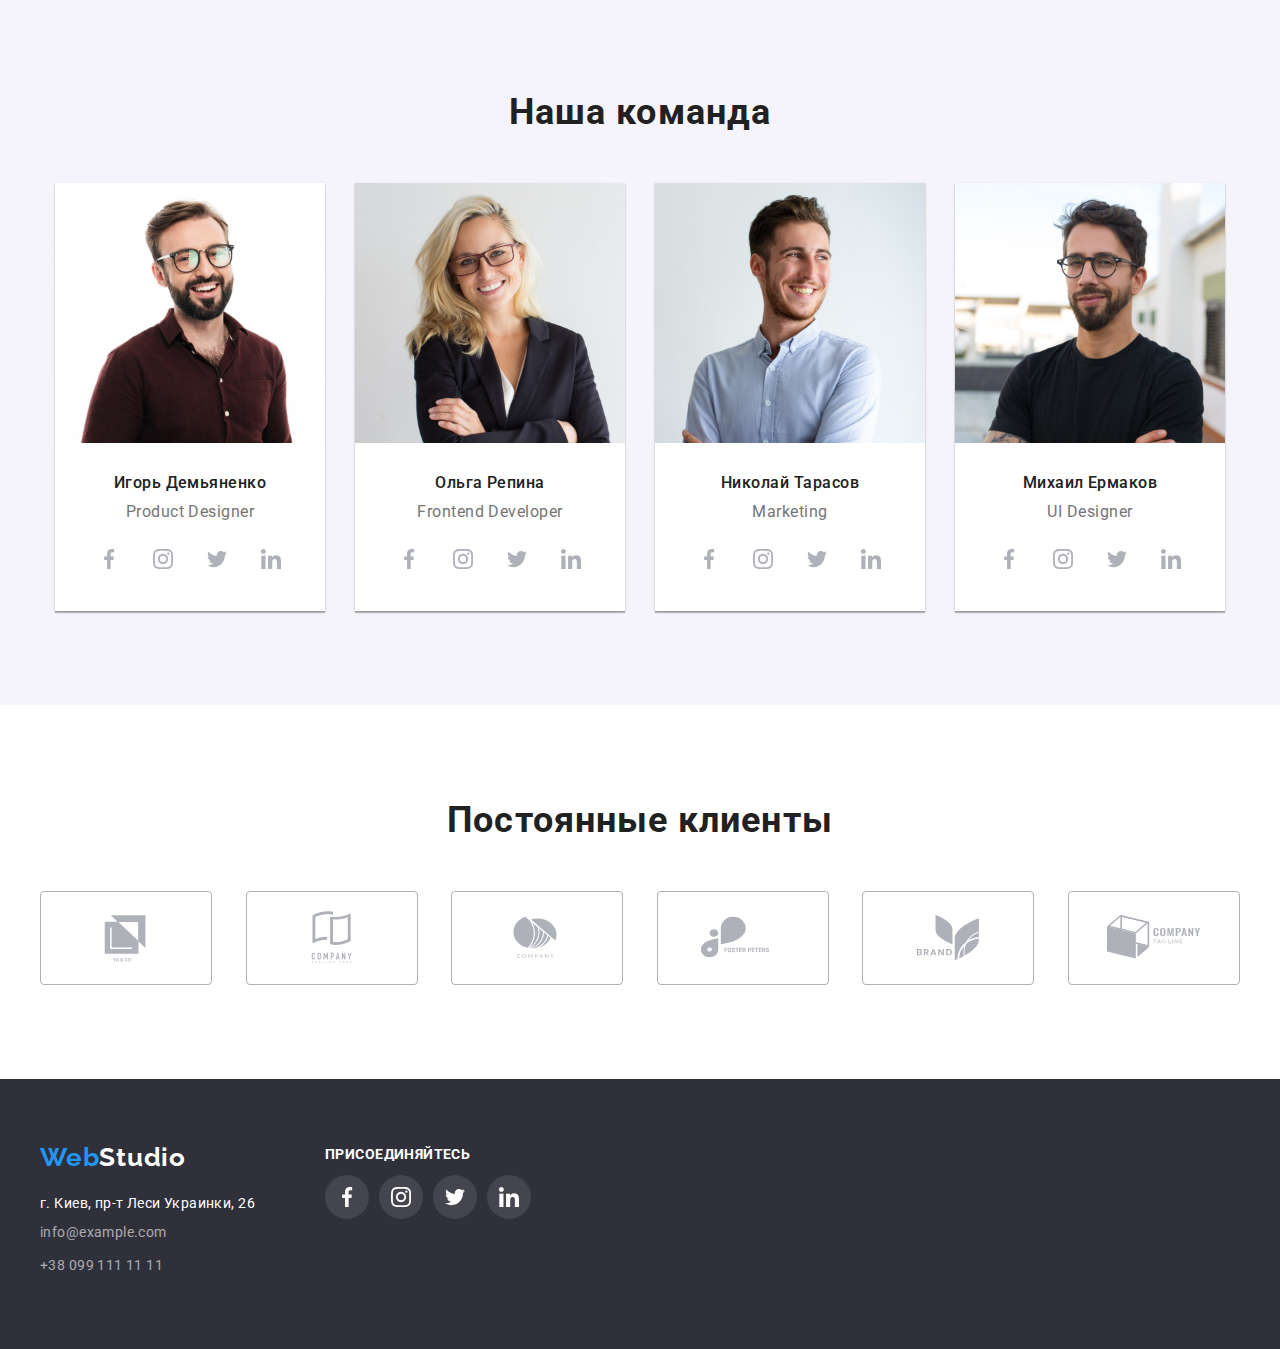
==== commit 8695f345: "21312" ====
--- a/index.html
+++ b/index.html
@@ -36,8 +36,8 @@
                         <ul class="list contacts-list">
                               <li class="contact-item">
                                     <a class="link contact-link" href="mailto:info@devstudio.com">
-                                          <svg class="icon-mail">
-                                                <use href="../img/symbol.svg#icon-mail"></use>
+                                          <svg class="icon-mail" >
+                                                <use href="./img/symbol.svg#icon-mail" ></use>
                                           </svg>
                                           info@devstudio.com
                                     </a>
@@ -46,7 +46,7 @@
                               <li class="contact-item">
                                     <a class="link contact-link" href="">
                                           <svg class="icon-smartphone">
-                                                <use href="../img/symbol.svg#icon-smartphone"></use>
+                                                <use href="./img/symbol.svg#icon-smartphone" ></use>
                                           </svg>
                                           +38 096 111 11 11
                                     </a>
@@ -74,7 +74,7 @@
                                                 <div class="section-a-card">
                                                       <div class="section-a-icon-container">
                                                             <svg class="section-a-icon">
-                                                                  <use href="../img/symbol.svg#icon-antenna"></use>
+                                                                  <use href="./img/symbol.svg#icon-antenna"></use>
                                                             </svg>
                                                       </div>
                                                       <h3 class="section-a-title">Внимание к деталям</h3>
@@ -85,7 +85,7 @@
                                                 <div class="section-a-card">
                                                       <div class="section-a-icon-container">
                                                             <svg class="section-a-icon">
-                                                                  <use href="../img/symbol.svg#icon-clock"></use>
+                                                                  <use href="./img/symbol.svg#icon-clock"></use>
                                                             </svg>
                                                       </div>
                                                 <h3 class="section-a-title">Пунктуальность</h3>
@@ -96,7 +96,7 @@
                                                 <div class="section-a-card">
                                                       <div class="section-a-icon-container">
                                                             <svg class="section-a-icon">
-                                                                  <use href="../img/symbol.svg#icon-diagram"></use>
+                                                                  <use href="./img/symbol.svg#icon-diagram"></use>
                                                             </svg>
                                                       </div>
                                                 <h3 class="section-a-title">Планирование</h3>
@@ -107,7 +107,7 @@
                                                 <div class="section-a-card">
                                                       <div class="section-a-icon-container">
                                                             <svg class="section-a-icon">
-                                                                  <use href="../img/symbol.svg#icon-astronaut"></use>
+                                                                  <use href="./img/symbol.svg#icon-astronaut"></use>
                                                             </svg>
                                                       </div>
                                                 <h3 class="section-a-title">Современные технологии</h3>
@@ -151,28 +151,28 @@
                                                             <li class="social-link-list">
                                                                   <a href="" class="social-link">
                                                                         <svg class="section-c-social-link">
-                                                                              <use href="../img/symbol.svg#icon-facebook"></use>
-                                                                        </svg>
-                                                                  </a>
-                                                            </li>
-                                                            <li class="social-link-list">
-                                                                  <a href="" class="social-link">
-                                                                        <svg class="section-c-social-link">
-                                                                              <use href="../img/symbol.svg#icon-instagram"></use>
-                                                                        </svg>
-                                                                  </a>
-                                                            </li>
-                                                            <li class="social-link-list">
-                                                                  <a href="" class="social-link">
-                                                                        <svg class="section-c-social-link">
-                                                                              <use href="../img/symbol.svg#icon-twitter"></use>
-                                                                        </svg>
-                                                                  </a>
-                                                            </li>
-                                                            <li class="social-link-list">
-                                                                  <a href="" class="social-link">
-                                                                        <svg class="section-c-social-link">
-                                                                              <use href="../img/symbol.svg#icon-linkedin"></use>
+                                                                              <use href="./img/symbol.svg#icon-facebook"></use>
+                                                                        </svg>
+                                                                  </a>
+                                                            </li>
+                                                            <li class="social-link-list">
+                                                                  <a href="" class="social-link">
+                                                                        <svg class="section-c-social-link">
+                                                                              <use href="./img/symbol.svg#icon-instagram"></use>
+                                                                        </svg>
+                                                                  </a>
+                                                            </li>
+                                                            <li class="social-link-list">
+                                                                  <a href="" class="social-link">
+                                                                        <svg class="section-c-social-link">
+                                                                              <use href="./img/symbol.svg#icon-twitter"></use>
+                                                                        </svg>
+                                                                  </a>
+                                                            </li>
+                                                            <li class="social-link-list">
+                                                                  <a href="" class="social-link">
+                                                                        <svg class="section-c-social-link">
+                                                                              <use href="./img/symbol.svg#icon-linkedin"></use>
                                                                         </svg>
                                                                   </a>
                                                             </li>
@@ -190,28 +190,28 @@
                                                             <li class="social-link-list">
                                                                   <a href="" class="social-link">
                                                                         <svg class="section-c-social-link">
-                                                                              <use href="../img/symbol.svg#icon-facebook"></use>
-                                                                        </svg>
-                                                                  </a>
-                                                            </li>
-                                                            <li class="social-link-list">
-                                                                  <a href="" class="social-link">
-                                                                        <svg class="section-c-social-link">
-                                                                              <use href="../img/symbol.svg#icon-instagram"></use>
-                                                                        </svg>
-                                                                  </a>
-                                                            </li>
-                                                            <li class="social-link-list">
-                                                                  <a href="" class="social-link">
-                                                                        <svg class="section-c-social-link">
-                                                                              <use href="../img/symbol.svg#icon-twitter"></use>
-                                                                        </svg>
-                                                                  </a>
-                                                            </li>
-                                                            <li class="social-link-list">
-                                                                  <a href="" class="social-link">
-                                                                        <svg class="section-c-social-link">
-                                                                              <use href="../img/symbol.svg#icon-linkedin"></use>
+                                                                              <use href="./img/symbol.svg#icon-facebook"></use>
+                                                                        </svg>
+                                                                  </a>
+                                                            </li>
+                                                            <li class="social-link-list">
+                                                                  <a href="" class="social-link">
+                                                                        <svg class="section-c-social-link">
+                                                                              <use href="./img/symbol.svg#icon-instagram"></use>
+                                                                        </svg>
+                                                                  </a>
+                                                            </li>
+                                                            <li class="social-link-list">
+                                                                  <a href="" class="social-link">
+                                                                        <svg class="section-c-social-link">
+                                                                              <use href="./img/symbol.svg#icon-twitter"></use>
+                                                                        </svg>
+                                                                  </a>
+                                                            </li>
+                                                            <li class="social-link-list">
+                                                                  <a href="" class="social-link">
+                                                                        <svg class="section-c-social-link">
+                                                                              <use href="./img/symbol.svg#icon-linkedin"></use>
                                                                         </svg>
                                                                   </a>
                                                             </li>
@@ -229,28 +229,28 @@
                                                             <li class="social-link-list">
                                                                   <a href="" class="social-link">
                                                                         <svg class="section-c-social-link">
-                                                                              <use href="../img/symbol.svg#icon-facebook"></use>
-                                                                        </svg>
-                                                                  </a>
-                                                            </li>
-                                                            <li class="social-link-list">
-                                                                  <a href="" class="social-link">
-                                                                        <svg class="section-c-social-link">
-                                                                              <use href="../img/symbol.svg#icon-instagram"></use>
-                                                                        </svg>
-                                                                  </a>
-                                                            </li>
-                                                            <li class="social-link-list">
-                                                                  <a href="" class="social-link">
-                                                                        <svg class="section-c-social-link">
-                                                                              <use href="../img/symbol.svg#icon-twitter"></use>
-                                                                        </svg>
-                                                                  </a>
-                                                            </li>
-                                                            <li class="social-link-list">
-                                                                  <a href="" class="social-link">
-                                                                        <svg class="section-c-social-link">
-                                                                              <use href="../img/symbol.svg#icon-linkedin"></use>
+                                                                              <use href="./img/symbol.svg#icon-facebook"></use>
+                                                                        </svg>
+                                                                  </a>
+                                                            </li>
+                                                            <li class="social-link-list">
+                                                                  <a href="" class="social-link">
+                                                                        <svg class="section-c-social-link">
+                                                                              <use href="./img/symbol.svg#icon-instagram"></use>
+                                                                        </svg>
+                                                                  </a>
+                                                            </li>
+                                                            <li class="social-link-list">
+                                                                  <a href="" class="social-link">
+                                                                        <svg class="section-c-social-link">
+                                                                              <use href="./img/symbol.svg#icon-twitter"></use>
+                                                                        </svg>
+                                                                  </a>
+                                                            </li>
+                                                            <li class="social-link-list">
+                                                                  <a href="" class="social-link">
+                                                                        <svg class="section-c-social-link">
+                                                                              <use href="./img/symbol.svg#icon-linkedin"></use>
                                                                         </svg>
                                                                   </a>
                                                             </li>
@@ -268,28 +268,28 @@
                                                             <li class="social-link-list">
                                                                   <a href="" class="social-link">
                                                                         <svg class="section-c-social-link">
-                                                                              <use href="../img/symbol.svg#icon-facebook"></use>
-                                                                        </svg>
-                                                                  </a>
-                                                            </li>
-                                                            <li class="social-link-list">
-                                                                  <a href="" class="social-link">
-                                                                        <svg class="section-c-social-link">
-                                                                              <use href="../img/symbol.svg#icon-instagram"></use>
-                                                                        </svg>
-                                                                  </a>
-                                                            </li>
-                                                            <li class="social-link-list">
-                                                                  <a href="" class="social-link">
-                                                                        <svg class="section-c-social-link">
-                                                                              <use href="../img/symbol.svg#icon-twitter"></use>
-                                                                        </svg>
-                                                                  </a>
-                                                            </li>
-                                                            <li class="social-link-list">
-                                                                  <a href="" class="social-link">
-                                                                        <svg class="section-c-social-link">
-                                                                              <use href="../img/symbol.svg#icon-linkedin"></use>
+                                                                              <use href="./img/symbol.svg#icon-facebook"></use>
+                                                                        </svg>
+                                                                  </a>
+                                                            </li>
+                                                            <li class="social-link-list">
+                                                                  <a href="" class="social-link">
+                                                                        <svg class="section-c-social-link">
+                                                                              <use href="./img/symbol.svg#icon-instagram"></use>
+                                                                        </svg>
+                                                                  </a>
+                                                            </li>
+                                                            <li class="social-link-list">
+                                                                  <a href="" class="social-link">
+                                                                        <svg class="section-c-social-link">
+                                                                              <use href="./img/symbol.svg#icon-twitter"></use>
+                                                                        </svg>
+                                                                  </a>
+                                                            </li>
+                                                            <li class="social-link-list">
+                                                                  <a href="" class="social-link">
+                                                                        <svg class="section-c-social-link">
+                                                                              <use href="./img/symbol.svg#icon-linkedin"></use>
                                                                         </svg>
                                                                   </a>
                                                             </li>
@@ -308,42 +308,42 @@
                                           <li class="client-item">
                                                 <a href="" class="client-link">
                                                       <svg class="client-icon">
-                                                            <use href="../img/symbol.svg#icon-logo1"></use>
-                                                      </svg>
-                                                </a>
-                                          </li>
-                                          <li class="client-item">
-                                                <a href="" class="client-link">
-                                                      <svg class="client-icon">
-                                                            <use href="../img/symbol.svg#icon-logo2"></use>
-                                                      </svg>
-                                                </a>
-                                          </li>
-                                          <li class="client-item">
-                                                <a href="" class="client-link">
-                                                      <svg class="client-icon">
-                                                            <use href="../img/symbol.svg#icon-logo3"></use>
-                                                      </svg>
-                                                </a>
-                                          </li>
-                                          <li class="client-item">
-                                                <a href="" class="client-link">
-                                                      <svg class="client-icon">
-                                                            <use href="../img/symbol.svg#icon-logo4"></use>
-                                                      </svg>
-                                                </a>
-                                          </li>
-                                          <li class="client-item">
-                                                <a href="" class="client-link">
-                                                      <svg class="client-icon">
-                                                            <use href="../img/symbol.svg#icon-logo5"></use>
-                                                      </svg>
-                                                </a>
-                                          </li>
-                                          <li class="client-item">
-                                                <a href="" class="client-link">
-                                                      <svg class="client-icon">
-                                                            <use href="../img/symbol.svg#icon-logo6"></use>
+                                                            <use href="./img/symbol.svg#icon-logo1"></use>
+                                                      </svg>
+                                                </a>
+                                          </li>
+                                          <li class="client-item">
+                                                <a href="" class="client-link">
+                                                      <svg class="client-icon">
+                                                            <use href="./img/symbol.svg#icon-logo2"></use>
+                                                      </svg>
+                                                </a>
+                                          </li>
+                                          <li class="client-item">
+                                                <a href="" class="client-link">
+                                                      <svg class="client-icon">
+                                                            <use href="./img/symbol.svg#icon-logo3"></use>
+                                                      </svg>
+                                                </a>
+                                          </li>
+                                          <li class="client-item">
+                                                <a href="" class="client-link">
+                                                      <svg class="client-icon">
+                                                            <use href="./img/symbol.svg#icon-logo4"></use>
+                                                      </svg>
+                                                </a>
+                                          </li>
+                                          <li class="client-item">
+                                                <a href="" class="client-link">
+                                                      <svg class="client-icon">
+                                                            <use href="./img/symbol.svg#icon-logo5"></use>
+                                                      </svg>
+                                                </a>
+                                          </li>
+                                          <li class="client-item">
+                                                <a href="" class="client-link">
+                                                      <svg class="client-icon">
+                                                            <use href="./img/symbol.svg#icon-logo6"></use>
                                                       </svg>
                                                 </a>
                                           </li>
@@ -373,28 +373,28 @@
                                           <li class="footer-link-list">
                                                 <a href="" class="footer-link">
                                                       <svg class="footer-social-link">
-                                                            <use href="../img/symbol.svg#icon-facebook"></use>
+                                                            <use href="./img/symbol.svg#icon-facebook"></use>
                                                       </svg>
                                                 </a>
                                           </li>
                                           <li class="footer-link-list">
                                                 <a href="" class="footer-link">
                                                       <svg class="footer-social-link">
-                                                            <use href="../img/symbol.svg#icon-instagram"></use>
+                                                            <use href="./img/symbol.svg#icon-instagram"></use>
                                                       </svg>
                                                 </a>
                                           </li>
                                           <li class="footer-link-list">
                                                 <a href="" class="footer-link">
                                                       <svg class="footer-social-link">
-                                                            <use href="../img/symbol.svg#icon-twitter"></use>
+                                                            <use href="./img/symbol.svg#icon-twitter"></use>
                                                       </svg>
                                                 </a>
                                           </li>
                                           <li class="footer-link-list">
                                                 <a href="" class="footer-link">
                                                       <svg class="footer-social-link">
-                                                            <use href="../img/symbol.svg#icon-linkedin"></use>
+                                                            <use href="./img/symbol.svg#icon-linkedin"></use>
                                                       </svg>
                                                 </a>
                                           </li>
--- a/css/styles.css
+++ b/css/styles.css
@@ -127,13 +127,13 @@
   color: var(--header-text-color-first);
 }
 
-.header-link:hover {
+.header-link:hover,
+.header-link:focus {
   color: var(--header-text-color-third);
 }
 
 .contacts-list {
   display: flex;
-  align-items: center;
   margin-left: auto;
 }
 
@@ -143,11 +143,13 @@
 
 .contact-link {
   display: flex;
+  height: 16px;
   font-weight: 500;
   font-size: 14px;
   line-height: 1.14;
   letter-spacing: 0.02em;
   color: var(--header-text-color-second);
+  fill: var(--second-text-color);
   justify-content: center;
   align-items: center;
 }
@@ -217,7 +219,8 @@
   padding: 10px 32px;
   box-shadow: 0px 4px 4px rgba(0, 0, 0, 0.15);
 }
-.hero-button:hover {
+.hero-button:hover,
+.hero-button:focus {
   background-color: var(--third-btn-color);
 }
 
@@ -248,7 +251,8 @@
   width: 270px;
   height: 120px;
   border-radius: 4px;
-  padding: 25px 100px;
+  justify-content: center;
+  align-items: center;
 }
 
 .section-a-icon {
@@ -312,7 +316,7 @@
 }
 
 .section-c-item {
-  background-color: var(--white-color);
+  background-color: var(--footer-color-contact1);
   box-shadow: 0px 1px 3px rgba(0, 0, 0, 0.12), 0px 1px 1px rgba(0, 0, 0, 0.14),
     0px 2px 1px rgba(0, 0, 0, 0.2);
   margin-left: 30px;
@@ -330,6 +334,7 @@
 
 .section-c-container {
   padding-top: 30px;
+  background-color: var(--white-color);
 }
 
 .section-c-title {
@@ -391,7 +396,6 @@
   width: 20px;
   height: 20px;
   fill: var(--social-link-color);
-  box-shadow: 0px 4px 4px rgba(0, 0, 0, 0.25);
 }
 
 .client-section {
@@ -408,14 +412,12 @@
   justify-content: space-between;
 }
 
-.client-item {
-}
-
 .client-link {
   display: flex;
   width: 170px;
   height: 92px;
-  padding: 16px 32px;
+  justify-content: center;
+  align-items: center;
   border-radius: 4px;
   border: 1px solid;
   color: var(--social-link-color);
@@ -431,11 +433,21 @@
   color: var(--second-btn-color);
 }
 
-.client-item:hover .client-icon,
+.client-link:hover .client-icon,
+.client-link:focus .client-icon {
+  fill: var(--second-btn-color);
+}
+
+/* .client-icon:hover,
+.client-icon:focus {
+  color: var(--second-btn-color);
+} */
+
+/* .client-item:hover .client-icon,
 .client-item:focus .client-icon {
   color: var(--second-btn-color);
   fill: var(--second-btn-color);
-}
+} */
 /* index.html */
 
 /*----------------- portfolio------------------ */
@@ -472,7 +484,9 @@
   border: none;
   padding: 6px 22px;
 }
-.button-section-btn:hover {
+
+.button-section-btn:hover,
+.button-section-btn:focus {
   color: var(--third-text-color);
   background-color: var(--second-btn-color);
   box-shadow: 0px 3px 1px rgba(0, 0, 0, 0.1), 0px 1px 2px rgba(0, 0, 0, 0.08),
@@ -629,7 +643,6 @@
   justify-content: center;
   align-items: center;
   background-color: rgba(255, 255, 255, 0.1);
-  box-shadow: 0px 4px 4px rgba(0, 0, 0, 0.25);
 }
 
 .footer-link:focus,
